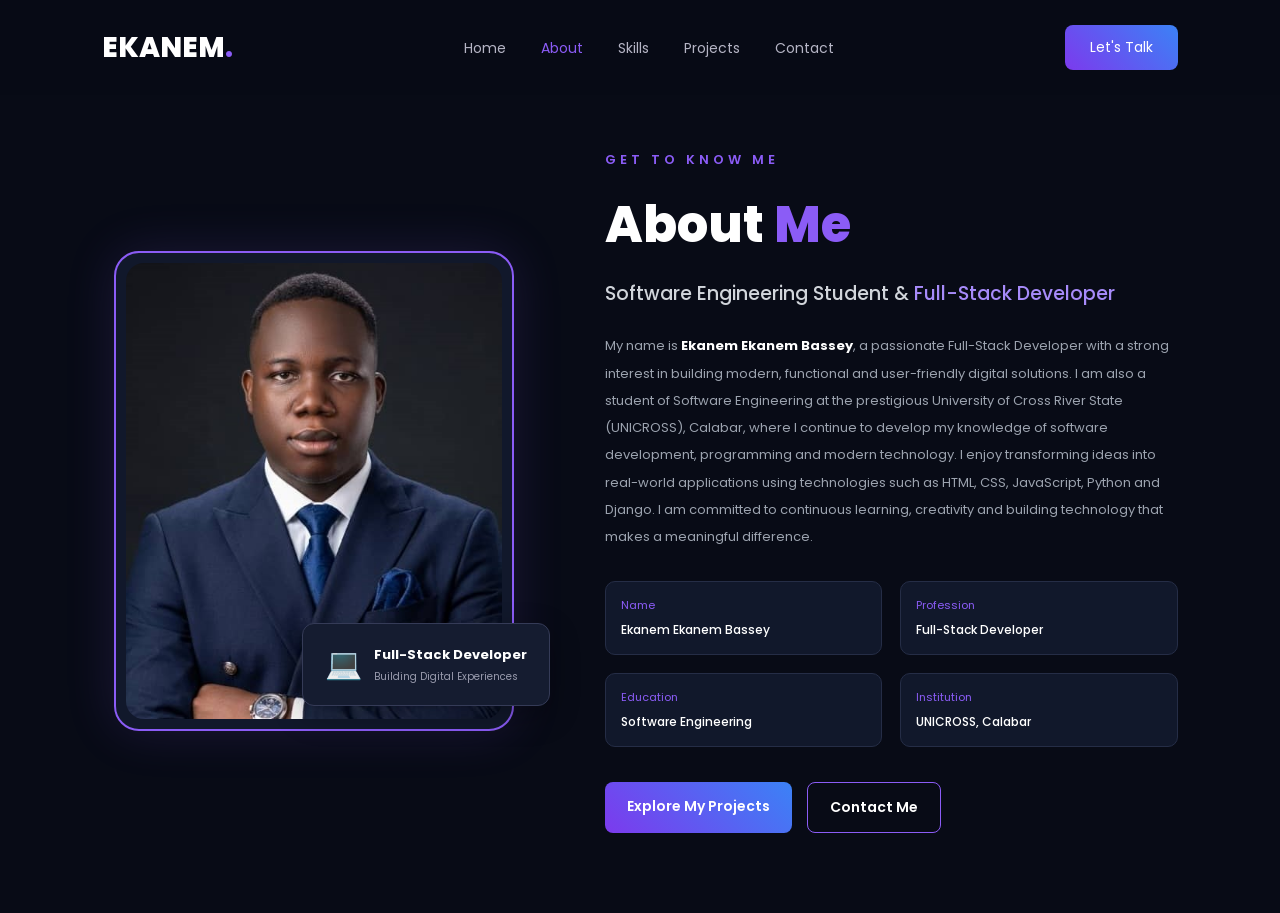
==== about.html @ 6d18e1fe "Initial commit - Personal Portfolio Website" ====
<!DOCTYPE html>
<html lang="en">

<head>
    <meta charset="UTF-8">
    <meta name="viewport" content="width=device-width, initial-scale=1.0">

    <title>About Me | Ekanem Ekanem Bassey</title>

    <link rel="stylesheet" href="style.css">

    <link rel="preconnect" href="https://fonts.googleapis.com">
    <link rel="preconnect" href="https://fonts.gstatic.com" crossorigin>

    <link href="https://fonts.googleapis.com/css2?family=Poppins:wght@300;400;500;600;700;800&display=swap" rel="stylesheet">

</head>

<body>

    <!-- NAVIGATION BAR -->

    <header>
        <nav class="navbar">
            <a href="index.html" class="logo">
                EKANEM<span>.</span>
            </a>

            <ul class="nav-links">

                <li><a href="index.html">Home</a></li>
                <li><a href="about.html" class="active">About</a></li>
                <li><a href="skills.html">Skills</a></li>
                <li><a href="projects.html">Projects</a></li>
                <li><a href="contact.html">Contact</a></li>

            </ul>

            <a href="contact.html" class="nav-btn">Let's Talk</a>

        </nav>

    </header>


<!-- ABOUT SECTION -->

<section class="about-page">

    <div class="about-wrapper">

        <!-- LEFT SIDE: IMAGE -->

        <div class="about-image">

            <div class="image-frame">

                <img src="/assets/WhatsApp .jpeg" alt="Ekanem Ekanem Bassey">

            </div>

            <div class="image-badge">
                <span>💻</span>
                <div>
                    <h4>Full-Stack Developer</h4>
                    <p>Building Digital Experiences</p>
                </div>
            </div>

        </div>


        <!-- RIGHT SIDE: CONTENT -->

        <div class="about-content">

            <p class="section-tag">GET TO KNOW ME</p>

            <h1>
                About <span>Me</span>
            </h1>

            <h3>
                Software Engineering Student &
                <span>Full-Stack Developer</span>
            </h3>

            <p class="about-description">

                My name is <strong>Ekanem Ekanem Bassey</strong>,
                a passionate Full-Stack Developer with a strong
                interest in building modern, functional and
                user-friendly digital solutions.

                I am also a student of Software Engineering at
                the prestigious University of Cross River State
                (UNICROSS), Calabar, where I continue to develop
                my knowledge of software development,
                programming and modern technology.

                I enjoy transforming ideas into real-world
                applications using technologies such as HTML,
                CSS, JavaScript, Python and Django.

                I am committed to continuous learning,
                creativity and building technology that
                makes a meaningful difference.
                
            </p>


            <!-- PERSONAL INFORMATION -->

            <div class="about-details">

                <div class="detail-item">
                    <span>Name</span>
                    <h4>Ekanem Ekanem Bassey</h4>
                </div>

                <div class="detail-item">
                    <span>Profession</span>
                    <h4>Full-Stack Developer</h4>
                </div>

                <div class="detail-item">
                    <span>Education</span>
                    <h4>Software Engineering</h4>
                </div>

                <div class="detail-item">
                    <span>Institution</span>
                    <h4>UNICROSS, Calabar</h4>
                </div>

            </div>


            <!-- BUTTON -->

            <div class="about-buttons">

                <a href="projects.html" class="primary-btn">
                    Explore My Projects
                </a>

                <a href="contact.html" class="secondary-btn">
                    Contact Me
                </a>

            </div>

        </div>

    </div>

</section>

    <script src="script.js"></script>

</body>

</html>
---- style.css ----
/* GENERAL SETTINGS */

* {
    margin: 0;
    padding: 0;
    box-sizing: border-box;
    text-decoration: none;
    list-style: none;
    scroll-behavior: smooth;
}

body {
    font-family: 'Poppins', sans-serif;
    background: #080b16;
    color: white;
}

/* NAVIGATION BAR */

header {
    width: 100%;
    padding: 25px 8%;
    position: fixed;
    top: 0;
    left: 0;
    z-index: 1000;
    background: rgba(8, 11, 22, 0.9);
    backdrop-filter: blur(15px);
}

.navbar {
    display: flex;
    justify-content: space-between;
    align-items: center;
}

/* LOGO */

.logo {
    font-size: 28px;
    font-weight: 800;
    color: white;
}

.logo span {
    color: #8b5cf6;
}

/* NAVIGATION LINKS */

.nav-links {
    display: flex;
    gap: 35px;
}

.nav-links a {
    color: #b5b5c5;
    font-size: 14px;
    transition: 0.3s;
}

.nav-links a:hover,
.nav-links a.active {
    color: #8b5cf6;
}

/* CONTACT BUTTON */

.nav-btn {
    background: linear-gradient(45deg, #7c3aed, #3b82f6);
    padding: 12px 25px;
    border-radius: 8px;
    color: white;
    font-size: 14px;
    transition: 0.3s;
}

.nav-btn:hover {
    transform: translateY(-3px);
    box-shadow: 0 5px 20px rgba(124, 58, 237, 0.4);
}

/* HERO SECTION */

.hero {
    min-height: 100vh;
    padding: 150px 8% 80px;

    display: flex;
    align-items: center;
    justify-content: space-between;

    gap: 50px;
}

/* HERO CONTENT */

.hero-content {
    max-width: 650px;
}

.intro {
    color: #8b5cf6;
    font-size: 16px;
    font-weight: 600;
    letter-spacing: 5px;
    margin-bottom: 15px;
}

.hero-content h1 {
    font-size: 55px;
    font-weight: 800;
    line-height: 1.2;
    margin-bottom: 20px;
}

.hero-content h1 span {
    color: #8b5cf6;
}

.hero-content h2 {
    font-size: 25px;
    color: #b5b5c5;
    margin-bottom: 20px;
}

.hero-content h2 span {
    color: #8b5cf6;
}

.hero-description {
    color: #999bad;
    line-height: 1.9;
    font-size: 15px;
    max-width: 550px;
    margin-bottom: 30px;
}

/* HERO BUTTONS */

.hero-buttons {
    display: flex;
    gap: 20px;
    margin-bottom: 35px;
}

.primary-btn,
.secondary-btn {
    padding: 14px 25px;
    border-radius: 8px;
    font-size: 14px;
    font-weight: 600;
    transition: 0.3s;
}

.primary-btn {
    background: linear-gradient(45deg, #7c3aed, #3b82f6);
    color: white;
}

.secondary-btn {
    border: 1px solid #8b5cf6;
    color: white;
}

.primary-btn:hover,
.secondary-btn:hover {
    transform: translateY(-5px);
}

/* SOCIAL LINKS */

.social-links {
    display: flex;
    gap: 25px;
}

.social-links a {
    color: #999bad;
    font-size: 14px;
    transition: 0.3s;
}

.social-links a:hover {
    color: #8b5cf6;
}

/* PROFILE IMAGE */

.hero-image {
    position: relative;
    display: flex;
    justify-content: center;
    align-items: center;
}

.image-circle {
    width: 350px;
    height: 350px;
    border-radius: 50%;
    border: 3px solid #8b5cf6;
    padding: 10px;
    box-shadow: 0 0 50px rgba(139, 92, 246, 0.3);
}

.image-circle img {
    width: 100%;
    height: 100%;
    object-fit: cover;
    object-position: center 20%;
    border-radius: 50%;
}

/* FLOATING CARD */

.floating-card {
    position: absolute;
    bottom: 20px;
    left: -50px;

    display: flex;
    align-items: center;
    gap: 10px;

    background: #151a2e;
    padding: 15px 20px;
    border: 1px solid #30364f;
    border-radius: 12px;
}

.floating-card span {
    font-size: 25px;
}

.floating-card p {
    font-size: 12px;
    color: #b5b5c5;
}


/* =================================
PROFESSIONAL ABOUT PAGE
================================= */

.about-page {
    min-height: 100vh;
    padding: 150px 8% 80px;
    background: #080b16;
    display: flex;
    align-items: center;
}

.about-wrapper {
    width: 100%;
    max-width: 1250px;
    margin: auto;

    display: grid;
    grid-template-columns: 0.85fr 1.15fr;
    align-items: center;
    gap: 80px;
}


/* IMAGE SECTION */

.about-image {
    position: relative;
    display: flex;
    justify-content: center;
    align-items: center;
}

.image-frame {
    width: 100%;
    max-width: 400px;
    height: 480px;
    padding: 10px;
    border: 2px solid #8b5cf6;
    border-radius: 25px;
    background: #11182b;
    box-shadow: 0 0 50px rgba(139, 92, 246, 0.15);
}

.image-frame img {
    width: 100%;
    height: 100%;
    object-fit: cover;
    object-position: center 25%;
    border-radius: 18px;
}


/* FLOATING IMAGE BADGE */

.image-badge {
    position: absolute;
    bottom: 25px;
    right: -25px;
    display: flex;
    align-items: center;
    gap: 12px;
    padding: 18px 22px;
    background: #151c30;
    border: 1px solid #353b57;
    border-radius: 12px;

    box-shadow: 0 10px 30px rgba(0, 0, 0, 0.3);
}

.image-badge span {
    font-size: 30px;
}

.image-badge h4 {
    color: white;
    font-size: 13px;
}

.image-badge p {
    color: #999bad;
    font-size: 10px;
    margin-top: 4px;
}


/* ABOUT CONTENT */

.about-content {
    width: 100%;
}

.about-content .section-tag {
    color: #8b5cf6;
    font-size: 13px;
    font-weight: 600;
    letter-spacing: 4px;
    margin-bottom: 18px;
}

.about-content h1 {
    font-size: 50px;
    font-weight: 800;
    color: white;
    margin-bottom: 15px;
}

.about-content h1 span {
    color: #8b5cf6;
}

.about-content h3 {
    font-size: 19px;
    font-weight: 500;
    color: #d1d5db;
    line-height: 1.7;
    margin-bottom: 22px;
}

.about-content h3 span {
    color: #a78bfa;
}


/* BIOGRAPHY */

.about-description {
    color: #9ca3af;
    font-size: 13px;
    line-height: 2.1;
    margin-bottom: 30px;
}

.about-description strong {
    color: white;
}


/* PERSONAL DETAILS */

.about-details {
    display: grid;
    grid-template-columns: 1fr 1fr;
    gap: 18px;
    margin-bottom: 35px;
}

.detail-item {
    padding: 15px;
    background: #11182b;
    border: 1px solid #252d46;
    border-radius: 10px;
}

.detail-item span {
    display: block;
    color: #8b5cf6;
    font-size: 11px;
    margin-bottom: 7px;
}

.detail-item h4 {
    color: white;
    font-size: 12px;
    font-weight: 500;
}


/* BUTTONS */

.about-buttons {
    display: flex;
    gap: 15px;
    flex-wrap: wrap;
}

.about-buttons .primary-btn,
.about-buttons .secondary-btn {
    display: inline-block;
    padding: 14px 22px;
}


/* RESPONSIVE DESIGN */

@media (max-width: 1000px) {

    .about-wrapper {
        gap: 40px;
    }
    .about-content h1 {
        font-size: 40px;
    }
    .image-frame {
        height: 400px;
    }
}


@media (max-width: 768px) {

    .about-page {
        padding: 130px 6% 60px;
    }
    .about-wrapper {
        grid-template-columns: 1fr;
        gap: 60px;
    }
    .image-frame {
        max-width: 350px;
        height: 400px;
    }
    .image-badge {
        right: 0;
    }
    .about-content h1 {
        font-size: 38px;
    }
    .about-content h3 {
        font-size: 17px;
    }
    .about-details {
        grid-template-columns: 1fr 1fr;
    }

}


@media (max-width: 480px) {

    .about-details {
        grid-template-columns: 1fr;
    }
    .about-buttons {
        flex-direction: column;
    }
    .about-buttons a {
        text-align: center;
    }

}

/* ==============================
   PROJECTS PAGE
============================== */

.projects-section {
    min-height: 100vh;
    padding: 150px 8% 80px;
    background: #080b16;
}

/* HEADING */

.projects-heading {
    text-align: center;
    max-width: 650px;
    margin: 0 auto 60px;
}

.projects-heading h1 {
    font-size: 45px;
    margin-bottom: 15px;
}

.projects-heading h1 span {
    color: #8b5cf6;
}

.projects-heading > p:last-child {
    color: #999bad;
    font-size: 14px;
    line-height: 1.8;
}

/* PROJECT CONTAINER */

.projects-container {
    display: grid;
    grid-template-columns: repeat(3, 1fr);
    gap: 25px;
}

/* PROJECT CARD */

.project-card {
    background: #11182b;
    border: 1px solid #252d46;
    border-radius: 15px;
    overflow: hidden;
    transition: 0.4s;
}

.project-card:hover {
    transform: translateY(-10px);
    border-color: #8b5cf6;
    box-shadow: 0 15px 40px rgba(139, 92, 246, 0.15);
}

/* PROJECT IMAGE */

.project-image {
    height: 200px;

    display: flex;
    justify-content: center;
    align-items: center;

    font-size: 70px;

    background: linear-gradient(
        135deg,
        #20264a,
        #38236b
    );
}

.project-two {
    background: linear-gradient(135deg, #301b32, #681f38);
}

.project-three {
    background: linear-gradient(135deg, #172d43, #263c71);
}

/* PROJECT INFORMATION */

.project-info {
    padding: 25px;
}

.project-category {
    color: #8b5cf6;
    font-size: 10px;
    font-weight: 600;
    letter-spacing: 1.5px;
}

.project-info h2 {
    font-size: 20px;
    margin: 12px 0;
}

.project-info p {
    color: #999bad;
    font-size: 13px;
    line-height: 1.9;
    margin-bottom: 20px;
}

/* TECHNOLOGY TAGS */

.project-tech {
    display: flex;
    flex-wrap: wrap;
    gap: 8px;
    margin-bottom: 25px;
}

.project-tech span {
    background: #202943;
    color: #c4b5fd;
    padding: 7px 10px;
    border-radius: 5px;
    font-size: 10px;
}

/* PROJECT LINK */

.project-link {
    color: #a78bfa;
    font-size: 13px;
    font-weight: 600;
    transition: 0.3s;
}

.project-link:hover {
    color: white;
    letter-spacing: 1px;
}


/* RESPONSIVE DESIGN */

@media (max-width: 1000px) {

    .projects-container {
        grid-template-columns: repeat(2, 1fr);
    }

}

@media (max-width: 650px) {

    .projects-container {
        grid-template-columns: 1fr;
    }

    .projects-heading h1 {
        font-size: 35px;
    }

}

/* SKILLS SECTION */

.skills-section {
    min-height: 100vh;
    padding: 150px 8% 80px;
    background: #080b16;
}

/* SKILLS HEADING */

.skills-heading {
    text-align: center;
    margin-bottom: 60px;
}

.skills-heading h1 {
    font-size: 45px;
    margin-bottom: 15px;
}

.skills-heading h1 span {
    color: #8b5cf6;
}

.skills-heading > p:last-child {
    color: #999bad;
    font-size: 14px;
}

/* SKILLS CONTAINER */

.skills-container {
    display: grid;
    grid-template-columns: repeat(3, 1fr);
    gap: 25px;
}

/* SKILL CARDS */

.skill-card {
    background: #11182b;
    padding: 35px 25px;
    border: 1px solid #252d46;
    border-radius: 15px;
    transition: 0.4s;
}

.skill-card:hover {
    transform: translateY(-10px);
    border-color: #8b5cf6;
    box-shadow: 0 10px 35px rgba(139, 92, 246, 0.15);
}

.skill-icon {
    font-size: 40px;
    margin-bottom: 20px;
}

.skill-card h2 {
    font-size: 19px;
    margin-bottom: 12px;
}

.skill-card > p {
    color: #999bad;
    font-size: 13px;
    line-height: 1.8;
    margin-bottom: 25px;
}

/* SKILL TAGS */

.skill-list {
    display: flex;
    flex-wrap: wrap;
    gap: 10px;
}

.skill-list span {
    background: #202943;
    color: #c4b5fd;
    padding: 8px 12px;
    border-radius: 6px;
    font-size: 12px;
}
/* CURRENTLY LEARNING */

.learning-skill {
    background: rgba(139, 92, 246, 0.15) !important;
    color: #a78bfa !important;
    border: 1px dashed #8b5cf6;
}

/* ==============================
   CONTACT PAGE
============================== */

.contact-section {
    min-height: 100vh;
    padding: 150px 8% 80px;
    background: #080b16;
}

/* HEADING */

.contact-heading {
    text-align: center;
    max-width: 650px;
    margin: 0 auto 60px;
}

.contact-heading h1 {
    font-size: 45px;
    margin: 15px 0;
}

.contact-heading h1 span {
    color: #8b5cf6;
}

.contact-heading > p:last-child {
    color: #999bad;
    font-size: 14px;
    line-height: 1.8;
}

/* CONTAINER */

.contact-container {
    display: grid;
    grid-template-columns: 0.8fr 1.2fr;
    gap: 40px;
    max-width: 1100px;
    margin: auto;
}

/* CONTACT INFORMATION */

.contact-info {
    background: #11182b;
    padding: 35px;
    border: 1px solid #252d46;
    border-radius: 15px;
}

.contact-info h2,
.contact-form h2 {
    font-size: 23px;
    margin-bottom: 15px;
}

.contact-info > p {
    color: #999bad;
    font-size: 13px;
    line-height: 1.9;
    margin-bottom: 35px;
}

.contact-item {
    display: flex;
    align-items: center;
    gap: 15px;
    margin-bottom: 25px;
}

.contact-icon {
    width: 45px;
    height: 45px;
    display: flex;
    align-items: center;
    justify-content: center;
    background: #252044;
    border-radius: 10px;
    font-size: 20px;
}

.contact-item h4 {
    font-size: 14px;
    margin-bottom: 5px;
}

.contact-item p {
    color: #999bad;
    font-size: 12px;
}

/* SOCIAL LINKS */

.social-heading {
    font-size: 15px;
    margin: 35px 0 15px;
}

.contact-socials {
    display: flex;
    flex-wrap: wrap;
    gap: 12px;
}

.contact-socials a {
    color: #a78bfa;
    font-size: 12px;
    padding: 9px 14px;
    background: #252044;
    border-radius: 6px;
    transition: 0.3s;
}

.contact-socials a:hover {
    background: #8b5cf6;
    color: white;
}

/* CONTACT FORM */

.contact-form {
    background: #11182b;
    padding: 35px;
    border: 1px solid #252d46;
    border-radius: 15px;
}

.form-group {
    margin-bottom: 20px;
}

.form-group label {
    display: block;
    color: #c4b5fd;
    font-size: 13px;
    margin-bottom: 10px;
}

.form-group input,
.form-group textarea {
    width: 100%;
    padding: 14px;
    background: #080b16;
    border: 1px solid #30364f;
    border-radius: 8px;
    outline: none;
    color: white;
    font-family: 'Poppins', sans-serif;
    font-size: 13px;
    transition: 0.3s;
}

.form-group input:focus,
.form-group textarea:focus {
    border-color: #8b5cf6;
    box-shadow: 0 0 10px rgba(139, 92, 246, 0.15);
}

.form-group textarea {
    resize: vertical;
}

/* SEND BUTTON */

.send-btn {
    width: 100%;
    padding: 15px;
    border: none;
    border-radius: 8px;
    background: linear-gradient(45deg, #7c3aed, #3b82f6);
    color: white;
    font-family: 'Poppins', sans-serif;
    font-size: 14px;
    font-weight: 600;
    cursor: pointer;
    transition: 0.3s;
}

.send-btn:hover {
    transform: translateY(-3px);
    box-shadow: 0 5px 20px rgba(124, 58, 237, 0.3);
}


/* RESPONSIVE DESIGN */

@media (max-width: 850px) {

    .contact-container {
        grid-template-columns: 1fr;
    }

}

@media (max-width: 500px) {

    .contact-heading h1 {
        font-size: 32px;
    }

    .contact-info,
    .contact-form {
        padding: 25px 20px;
    }

}

/* SOCIAL MEDIA BUTTONS */

.contact-socials a {
    color: #c4b5fd;
    font-size: 12px;
    padding: 10px 16px;
    background: #202943;
    border: 1px solid #343b58;
    border-radius: 8px;
    transition: 0.3s;
}

.contact-socials a:hover {
    background: #8b5cf6;
    color: white;
    border-color: #8b5cf6;
    transform: translateY(-4px);
}
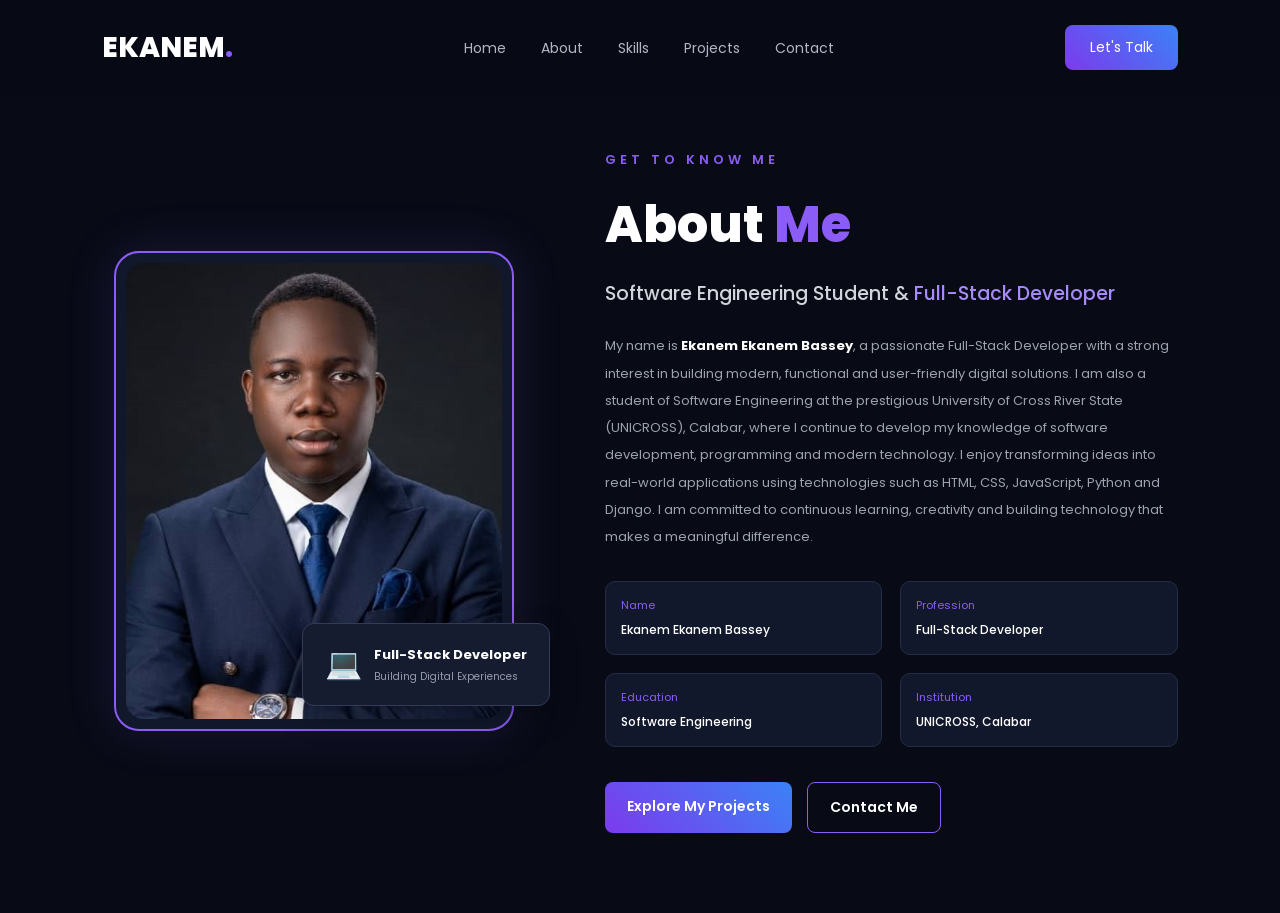
==== commit 20474be3: "Make portfolio fully responsive across devices" ====
--- a/about.html
+++ b/about.html
@@ -20,27 +20,27 @@
 
     <!-- NAVIGATION BAR -->
 
-    <header>
-        <nav class="navbar">
-            <a href="index.html" class="logo">
-                EKANEM<span>.</span>
-            </a>
+<header>
+    <nav class="navbar">
 
-            <ul class="nav-links">
+        <a href="index.html" class="logo">EKANEM<span>.</span></a>
 
-                <li><a href="index.html">Home</a></li>
-                <li><a href="about.html" class="active">About</a></li>
-                <li><a href="skills.html">Skills</a></li>
-                <li><a href="projects.html">Projects</a></li>
-                <li><a href="contact.html">Contact</a></li>
+        <div class="menu-toggle" id="menu-toggle">
+            ☰
+        </div>
 
-            </ul>
+        <ul class="nav-links" id="nav-links">
+            <li><a href="index.html">Home</a></li>
+            <li><a href="about.html">About</a></li>
+            <li><a href="skills.html">Skills</a></li>
+            <li><a href="projects.html">Projects</a></li>
+            <li><a href="contact.html">Contact</a></li>
+        </ul>
 
-            <a href="contact.html" class="nav-btn">Let's Talk</a>
+        <a href="contact.html" class="nav-btn">Let's Talk</a>
 
-        </nav>
-
-    </header>
+    </nav>
+</header>
 
 
 <!-- ABOUT SECTION -->
--- a/style.css
+++ b/style.css
@@ -961,4 +961,318 @@
     color: white;
     border-color: #8b5cf6;
     transform: translateY(-4px);
+}
+.download-btn {
+    display: inline-block;
+    padding: 12px 25px;
+    background: #007bff;
+    color: white;
+    text-decoration: none;
+    border-radius: 8px;
+    font-weight: bold;
+    transition: 0.3s ease;
+}
+
+.download-btn:hover {
+    background: #0056b3;
+    transform: translateY(-3px);
+}
+/* PRELOADER
+/* =========================
+   PRELOADER
+========================= */
+
+#preloader {
+    position: fixed;
+    top: 0;
+    left: 0;
+    width: 100%;
+    height: 100vh;
+    background: #0a192f;
+    z-index: 99999;
+
+    display: flex;
+    justify-content: center;
+    align-items: center;
+
+    opacity: 1;
+    visibility: visible;
+
+    transition: opacity 0.6s ease, visibility 0.6s ease;
+}
+
+.loader-content {
+    text-align: center;
+    color: white;
+}
+
+.loader-content h1 {
+    font-size: 35px;
+    letter-spacing: 5px;
+}
+
+.loader-content h1 span {
+    color: #00bcd4;
+}
+
+.loader {
+    width: 45px;
+    height: 45px;
+    border: 4px solid rgba(255, 255, 255, 0.2);
+    border-top: 4px solid #00bcd4;
+    border-radius: 50%;
+    animation: spin 1s linear infinite;
+    margin: 20px auto;
+}
+
+@keyframes spin {
+    to {
+        transform: rotate(360deg);
+    }
+}
+
+#preloader.hide {
+    opacity: 0;
+    visibility: hidden;
+    pointer-events: none;
+}
+
+/* RESPONSIVE NAVIGATION */
+
+.menu-toggle {
+    display: none;
+    font-size: 30px;
+    color: white;
+    cursor: pointer;
+}
+
+/* TABLET AND MOBILE */
+
+@media (max-width: 768px) {
+
+    .navbar {
+        position: relative;
+        padding: 20px 5%;
+    }
+
+    .menu-toggle {
+        display: block;
+    }
+
+    .nav-links {
+        display: none;
+        position: absolute;
+        top: 100%;
+        left: 0;
+        width: 100%;
+        background: #080b16;
+        flex-direction: column;
+        align-items: center;
+        gap: 25px;
+        padding: 30px 0;
+        z-index: 1000;
+        border-top: 1px solid #252d46;
+    }
+
+    .nav-links.active {
+        display: flex;
+    }
+
+    .nav-btn {
+        display: none;
+    }
+
+}
+
+/* =================================
+   RESPONSIVE HERO SECTION
+================================= */
+
+/* TABLETS */
+
+@media (max-width: 1024px) {
+
+    .hero {
+        padding: 120px 5% 60px;
+        gap: 30px;
+    }
+
+    .hero-content h1 {
+        font-size: 38px;
+    }
+
+    .hero-content h2 {
+        font-size: 22px;
+    }
+
+    .hero-image {
+        width: 40%;
+    }
+
+    .image-circle {
+        width: 300px;
+        height: 300px;
+    }
+
+}
+
+/* MOBILE PHONES */
+
+@media (max-width: 768px) {
+
+    .hero {
+        flex-direction: column;
+        text-align: center;
+        padding: 120px 6% 60px;
+        gap: 50px;
+    }
+
+    .hero-content {
+        width: 100%;
+    }
+
+    .hero-content h1 {
+        font-size: 32px;
+        line-height: 1.4;
+    }
+
+    .hero-content h2 {
+        font-size: 19px;
+        margin-top: 15px;
+    }
+
+    .hero-description {
+        font-size: 13px;
+        line-height: 1.9;
+    }
+
+    .hero-buttons {
+        display: flex;
+        flex-direction: column;
+        align-items: center;
+        gap: 15px;
+    }
+
+    .hero-buttons a {
+        width: 100%;
+        max-width: 280px;
+        text-align: center;
+    }
+
+    .social-links {
+        justify-content: center;
+        flex-wrap: wrap;
+        gap: 20px;
+    }
+
+    .hero-image {
+        width: 100%;
+        display: flex;
+        justify-content: center;
+    }
+
+    .image-circle {
+        width: 260px;
+        height: 260px;
+    }
+
+    .floating-card {
+        right: 0;
+    }
+
+}
+
+/* RESPONSIVE SKILLS PAGE */
+
+/* TABLETS */
+@media (max-width: 1024px) {
+
+    .skills-container {
+        grid-template-columns: repeat(2, 1fr);
+        gap: 20px;
+    }
+
+}
+
+/* MOBILE PHONES */
+@media (max-width: 768px) {
+
+    .skills-container {
+        grid-template-columns: 1fr;
+        gap: 20px;
+    }
+
+    .skill-card {
+        padding: 25px 20px;
+    }
+
+    .skill-icon {
+        font-size: 35px;
+    }
+
+    .skill-card h2 {
+        font-size: 18px;
+    }
+
+    .skill-card > p {
+        font-size: 13px;
+    }
+
+    .skill-list {
+        gap: 8px;
+    }
+
+    .skill-list span {
+        font-size: 11px;
+        padding: 7px 10px;
+    }
+
+}
+
+/* =================================
+   RESPONSIVE PROJECTS PAGE
+================================= */
+
+/* TABLETS */
+@media (max-width: 1024px) {
+
+    .projects-container {
+        grid-template-columns: repeat(2, 1fr);
+        gap: 20px;
+    }
+
+}
+
+/* MOBILE PHONES */
+@media (max-width: 768px) {
+
+    .projects-container {
+        grid-template-columns: 1fr;
+        gap: 25px;
+    }
+
+    .project-card {
+        width: 100%;
+    }
+
+    .project-card img {
+        width: 100%;
+        height: auto;
+        object-fit: cover;
+    }
+
+    .project-card h2 {
+        font-size: 19px;
+    }
+
+    .project-card p {
+        font-size: 13px;
+        line-height: 1.8;
+    }
+
+    .project-card a {
+        display: inline-block;
+        margin-top: 10px;
+    }
+
 }
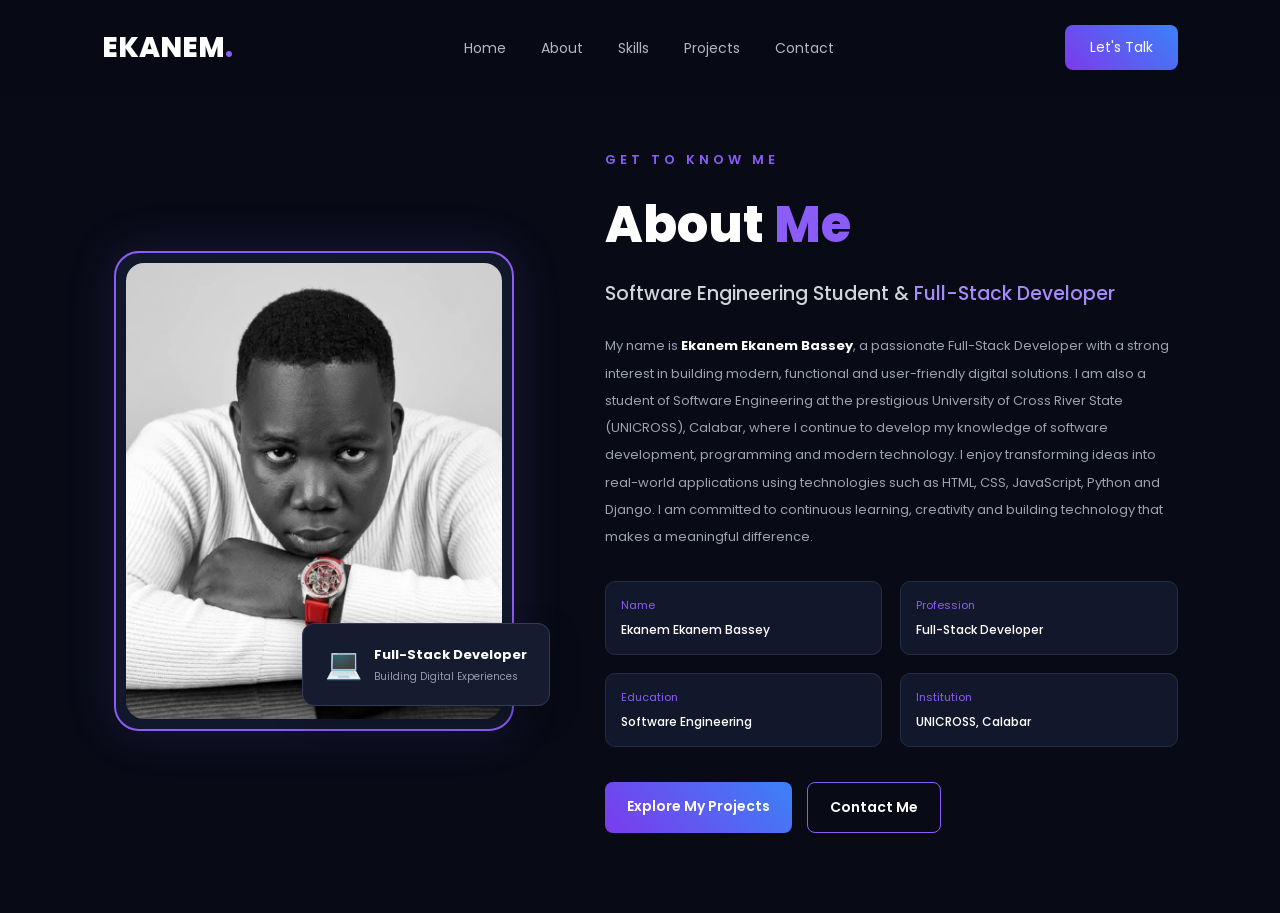
==== commit 87a01a5f: "Fix about page profile image" ====
--- a/about.html
+++ b/about.html
@@ -55,9 +55,7 @@
 
             <div class="image-frame">
 
-                <img src="/assets/WhatsApp .jpeg" alt="Ekanem Ekanem Bassey">
-
-            </div>
+        <img src="./assets/WhatsApp Image 2026-11-16 at 4.53.55 PM.jpeg" alt="Ekanem Ekanem Bassey"> </div>
 
             <div class="image-badge">
                 <span>💻</span>
--- a/style.css
+++ b/style.css
@@ -990,14 +990,11 @@
     height: 100vh;
     background: #0a192f;
     z-index: 99999;
-
     display: flex;
     justify-content: center;
     align-items: center;
-
     opacity: 1;
     visibility: visible;
-
     transition: opacity 0.6s ease, visibility 0.6s ease;
 }
 
@@ -1230,7 +1227,7 @@
 }
 
 /* =================================
-   RESPONSIVE PROJECTS PAGE
+RESPONSIVE PROJECTS PAGE
 ================================= */
 
 /* TABLETS */
@@ -1275,4 +1272,31 @@
         margin-top: 10px;
     }
 
+}
+
+/* FIX MOBILE HERO INTRO TEXT */
+
+@media (max-width: 768px) {
+
+    .hero {
+        overflow: visible;
+        min-height: 100vh;
+        height: auto;
+    }
+
+    .hero-content {
+        overflow: visible;
+    }
+
+    .hero-content .intro {
+        display: block;
+        height: auto;
+        overflow: visible;
+        line-height: 1.8;
+        margin-top: 15px;
+        margin-bottom: 15px;
+        padding: 5px 0;
+        transform: none;
+    }
+
 }
